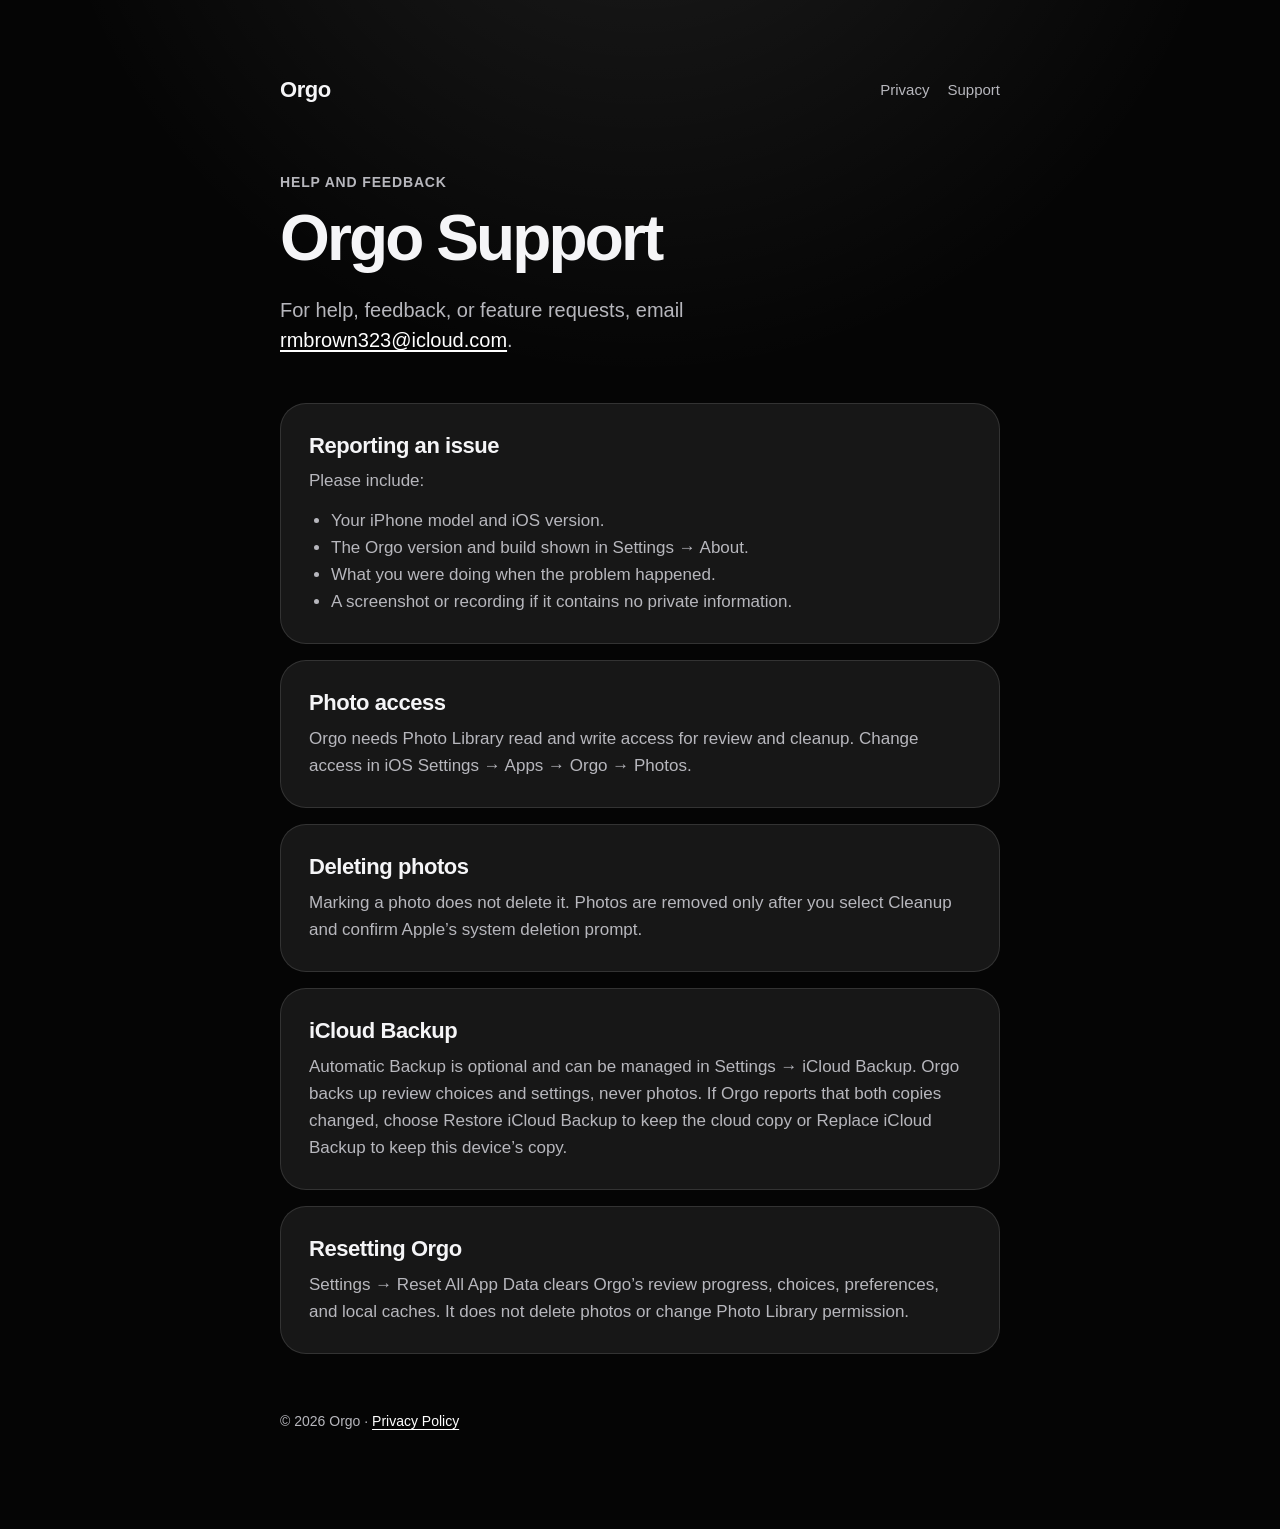
==== support/index.html @ 08f2171f "Publish Orgo privacy and support pages" ====
<!doctype html>
<html lang="en">
<head>
  <meta charset="utf-8">
  <meta name="viewport" content="width=device-width, initial-scale=1">
  <meta name="description" content="Support for Orgo">
  <title>Support — Orgo</title>
  <link rel="stylesheet" href="../styles.css">
</head>
<body>
<main>
  <nav aria-label="Primary">
    <a class="brand" href="../">Orgo</a>
    <div><a href="../privacy/">Privacy</a><a href="./">Support</a></div>
  </nav>
  <p class="eyebrow">Help and feedback</p>
  <h1>Orgo Support</h1>
  <p class="lede">For help, feedback, or feature requests, email <a href="mailto:rmbrown323@icloud.com?subject=Orgo%20Support">rmbrown323@icloud.com</a>.</p>

  <section class="card"><h2>Reporting an issue</h2><p>Please include:</p><ul><li>Your iPhone model and iOS version.</li><li>The Orgo version and build shown in Settings → About.</li><li>What you were doing when the problem happened.</li><li>A screenshot or recording if it contains no private information.</li></ul></section>
  <section class="card"><h2>Photo access</h2><p>Orgo needs Photo Library read and write access for review and cleanup. Change access in iOS Settings → Apps → Orgo → Photos.</p></section>
  <section class="card"><h2>Deleting photos</h2><p>Marking a photo does not delete it. Photos are removed only after you select Cleanup and confirm Apple’s system deletion prompt.</p></section>
  <section class="card"><h2>iCloud Backup</h2><p>Automatic Backup is optional and can be managed in Settings → iCloud Backup. Orgo backs up review choices and settings, never photos. If Orgo reports that both copies changed, choose Restore iCloud Backup to keep the cloud copy or Replace iCloud Backup to keep this device’s copy.</p></section>
  <section class="card"><h2>Resetting Orgo</h2><p>Settings → Reset All App Data clears Orgo’s review progress, choices, preferences, and local caches. It does not delete photos or change Photo Library permission.</p></section>
  <footer>© 2026 Orgo · <a href="../privacy/">Privacy Policy</a></footer>
</main>
</body>
</html>
---- styles.css ----
:root {
  color-scheme: dark;
  --background: #050505;
  --surface: #171717;
  --surface-raised: #222222;
  --text: #f5f5f7;
  --muted: #b7b7bd;
  --line: rgba(255, 255, 255, 0.12);
  --accent: #ffffff;
}

* { box-sizing: border-box; }
html { background: var(--background); }

body {
  margin: 0;
  min-height: 100vh;
  background:
    radial-gradient(circle at 50% -15%, rgba(255, 255, 255, 0.10), transparent 38rem),
    var(--background);
  color: var(--text);
  font: 17px/1.6 -apple-system, BlinkMacSystemFont, "SF Pro Text", "Helvetica Neue", sans-serif;
  -webkit-font-smoothing: antialiased;
}

main {
  width: min(720px, calc(100% - 40px));
  margin: 0 auto;
  padding: 72px 0 96px;
}

nav {
  display: flex;
  align-items: center;
  justify-content: space-between;
  gap: 20px;
  margin-bottom: 64px;
}

.brand {
  color: var(--text);
  font-size: 22px;
  font-weight: 750;
  letter-spacing: -0.02em;
  text-decoration: none;
}

nav div { display: flex; gap: 18px; }
nav div a { color: var(--muted); font-size: 15px; text-decoration: none; }
nav a:hover, nav a:focus-visible { color: var(--text); }

.eyebrow {
  margin: 0 0 12px;
  color: var(--muted);
  font-size: 14px;
  font-weight: 650;
  letter-spacing: 0.06em;
  text-transform: uppercase;
}

h1 {
  margin: 0;
  font-size: clamp(40px, 8vw, 64px);
  line-height: 1.02;
  letter-spacing: -0.045em;
}

.lede {
  max-width: 620px;
  margin: 24px 0 0;
  color: var(--muted);
  font-size: 20px;
  line-height: 1.5;
}

.card {
  margin-top: 48px;
  padding: 28px;
  background: var(--surface);
  border: 1px solid var(--line);
  border-radius: 26px;
}

.card + .card { margin-top: 16px; }
h2 { margin: 0 0 8px; font-size: 22px; line-height: 1.25; letter-spacing: -0.02em; }
p { margin: 0; }
p + p { margin-top: 14px; }
.card p, li { color: var(--muted); }
a { color: var(--accent); text-underline-offset: 3px; }

.actions {
  display: grid;
  grid-template-columns: repeat(2, minmax(0, 1fr));
  gap: 14px;
  margin-top: 48px;
}

.action {
  display: block;
  padding: 24px;
  background: var(--surface);
  border: 1px solid var(--line);
  border-radius: 22px;
  color: var(--text);
  text-decoration: none;
}

.action:hover, .action:focus-visible { background: var(--surface-raised); }
.action strong { display: block; font-size: 19px; }
.action span { display: block; margin-top: 5px; color: var(--muted); font-size: 15px; }
ul { margin: 12px 0 0; padding-left: 22px; }
footer { margin-top: 56px; color: var(--muted); font-size: 14px; }

@media (max-width: 560px) {
  main { padding-top: 36px; }
  nav { align-items: flex-start; margin-bottom: 48px; }
  nav div { flex-direction: column; gap: 6px; text-align: right; }
  .actions { grid-template-columns: 1fr; }
  .card { padding: 22px; border-radius: 22px; }
}

@media (prefers-reduced-motion: no-preference) {
  a { transition: color 0.18s ease, background-color 0.18s ease; }
}
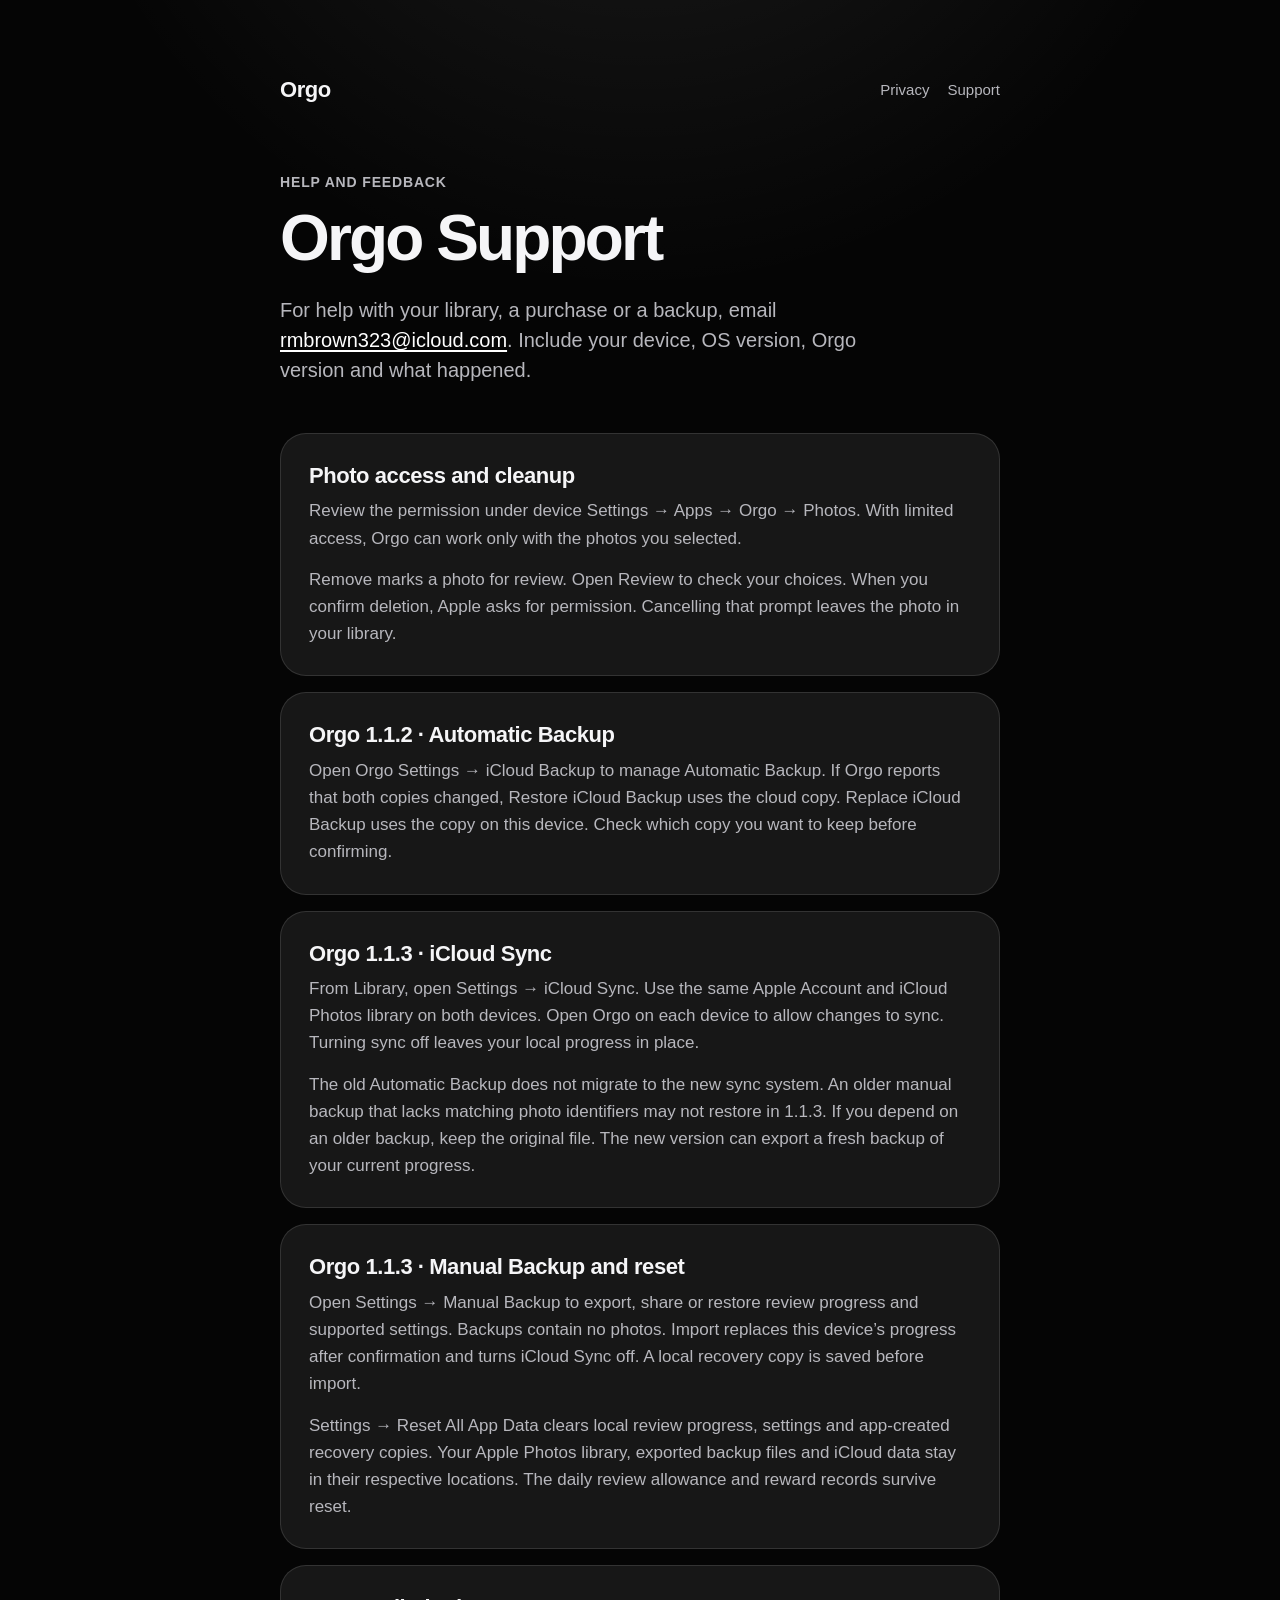
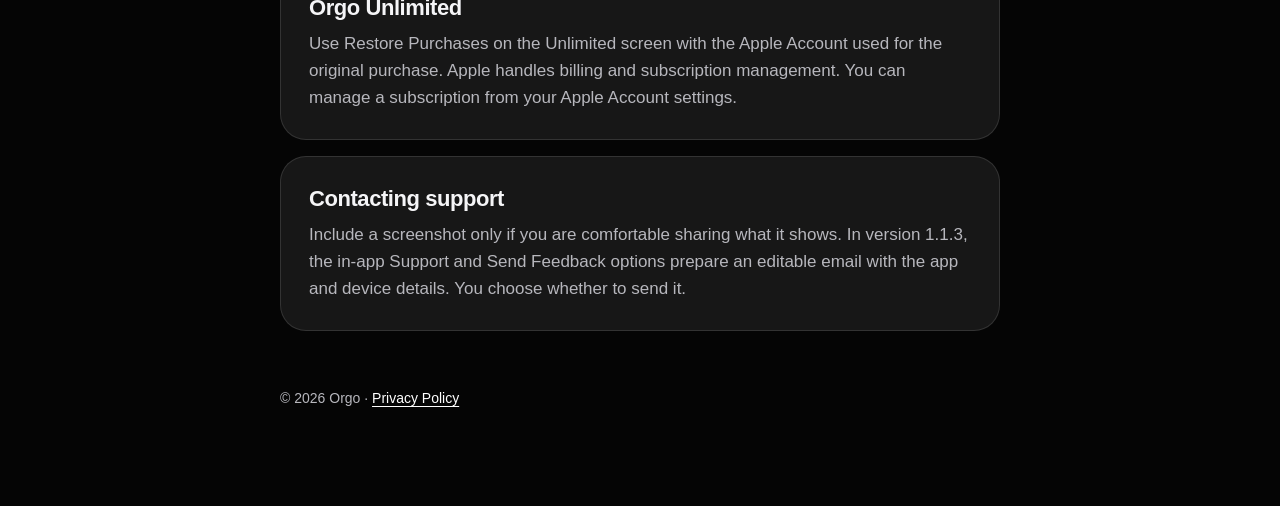
==== commit c711c98f: "Explain backup, sync and privacy for Orgo 1.1.2 and 1.1.3" ====
--- a/support/index.html
+++ b/support/index.html
@@ -15,13 +15,35 @@
   </nav>
   <p class="eyebrow">Help and feedback</p>
   <h1>Orgo Support</h1>
-  <p class="lede">For help, feedback, or feature requests, email <a href="mailto:rmbrown323@icloud.com?subject=Orgo%20Support">rmbrown323@icloud.com</a>.</p>
+  <p class="lede">For help with your library, a purchase or a backup, email <a href="mailto:rmbrown323@icloud.com?subject=Orgo%20Support">rmbrown323@icloud.com</a>. Include your device, OS version, Orgo version and what happened.</p>
 
-  <section class="card"><h2>Reporting an issue</h2><p>Please include:</p><ul><li>Your iPhone model and iOS version.</li><li>The Orgo version and build shown in Settings → About.</li><li>What you were doing when the problem happened.</li><li>A screenshot or recording if it contains no private information.</li></ul></section>
-  <section class="card"><h2>Photo access</h2><p>Orgo needs Photo Library read and write access for review and cleanup. Change access in iOS Settings → Apps → Orgo → Photos.</p></section>
-  <section class="card"><h2>Deleting photos</h2><p>Marking a photo does not delete it. Photos are removed only after you select Cleanup and confirm Apple’s system deletion prompt.</p></section>
-  <section class="card"><h2>iCloud Backup</h2><p>Automatic Backup is optional and can be managed in Settings → iCloud Backup. Orgo backs up review choices and settings, never photos. If Orgo reports that both copies changed, choose Restore iCloud Backup to keep the cloud copy or Replace iCloud Backup to keep this device’s copy.</p></section>
-  <section class="card"><h2>Resetting Orgo</h2><p>Settings → Reset All App Data clears Orgo’s review progress, choices, preferences, and local caches. It does not delete photos or change Photo Library permission.</p></section>
+  <section class="card">
+    <h2>Photo access and cleanup</h2>
+    <p>Review the permission under device Settings → Apps → Orgo → Photos. With limited access, Orgo can work only with the photos you selected.</p>
+    <p>Remove marks a photo for review. Open Review to check your choices. When you confirm deletion, Apple asks for permission. Cancelling that prompt leaves the photo in your library.</p>
+  </section>
+  <section class="card">
+    <h2>Orgo 1.1.2 · Automatic Backup</h2>
+    <p>Open Orgo Settings → iCloud Backup to manage Automatic Backup. If Orgo reports that both copies changed, Restore iCloud Backup uses the cloud copy. Replace iCloud Backup uses the copy on this device. Check which copy you want to keep before confirming.</p>
+  </section>
+  <section class="card">
+    <h2>Orgo 1.1.3 · iCloud Sync</h2>
+    <p>From Library, open Settings → iCloud Sync. Use the same Apple Account and iCloud Photos library on both devices. Open Orgo on each device to allow changes to sync. Turning sync off leaves your local progress in place.</p>
+    <p>The old Automatic Backup does not migrate to the new sync system. An older manual backup that lacks matching photo identifiers may not restore in 1.1.3. If you depend on an older backup, keep the original file. The new version can export a fresh backup of your current progress.</p>
+  </section>
+  <section class="card">
+    <h2>Orgo 1.1.3 · Manual Backup and reset</h2>
+    <p>Open Settings → Manual Backup to export, share or restore review progress and supported settings. Backups contain no photos. Import replaces this device’s progress after confirmation and turns iCloud Sync off. A local recovery copy is saved before import.</p>
+    <p>Settings → Reset All App Data clears local review progress, settings and app-created recovery copies. Your Apple Photos library, exported backup files and iCloud data stay in their respective locations. The daily review allowance and reward records survive reset.</p>
+  </section>
+  <section class="card">
+    <h2>Orgo Unlimited</h2>
+    <p>Use Restore Purchases on the Unlimited screen with the Apple Account used for the original purchase. Apple handles billing and subscription management. You can manage a subscription from your Apple Account settings.</p>
+  </section>
+  <section class="card">
+    <h2>Contacting support</h2>
+    <p>Include a screenshot only if you are comfortable sharing what it shows. In version 1.1.3, the in-app Support and Send Feedback options prepare an editable email with the app and device details. You choose whether to send it.</p>
+  </section>
   <footer>© 2026 Orgo · <a href="../privacy/">Privacy Policy</a></footer>
 </main>
 </body>
